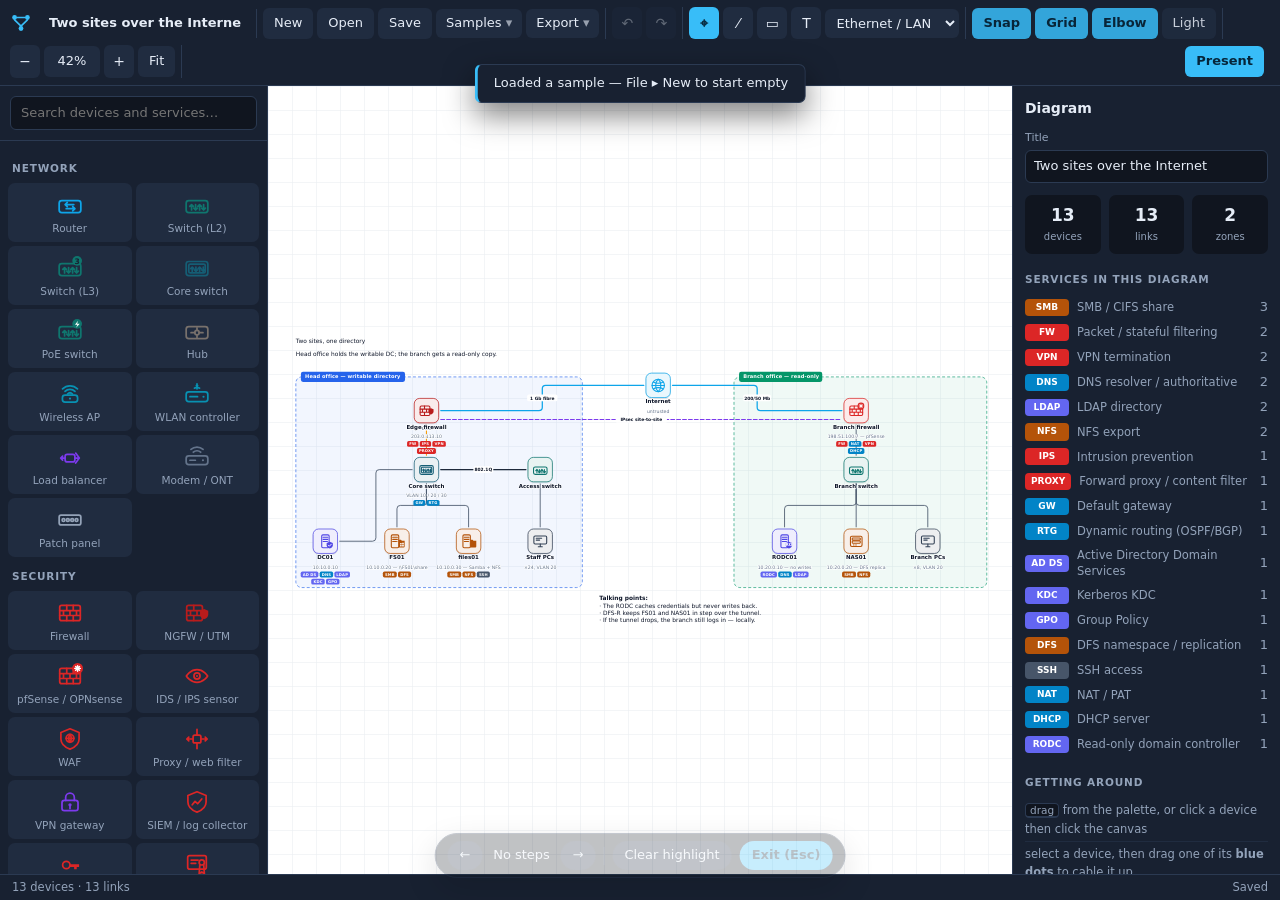
==== index.html @ 516e91b1 "TopologyDrafter: drag-and-drop network topology editor for lecturing Packet Tracer's drawing half wi" ====
<!doctype html>
<html lang="en">
<head>
<meta charset="utf-8">
<meta name="viewport" content="width=device-width, initial-scale=1">
<title>TopologyDrafter</title>
<link rel="stylesheet" href="css/style.css">
<link rel="icon" href="data:image/svg+xml,<svg xmlns='http://www.w3.org/2000/svg' viewBox='0 0 24 24'><rect x='2' y='8' width='20' height='11' rx='3' fill='none' stroke='%230ea5e9' stroke-width='2'/></svg>">
</head>
<body>

<header class="toolbar" id="toolbar">
  <div class="tb-group brand">
    <svg viewBox="0 0 24 24" class="brand-mark" aria-hidden="true">
      <circle cx="5" cy="6" r="2.6"/><circle cx="19" cy="6" r="2.6"/>
      <circle cx="12" cy="18" r="2.6"/>
      <path d="M5 8.6 12 15.4M19 8.6 12 15.4M7.5 6h9"/>
    </svg>
    <input id="doc-title" class="doc-title" value="Untitled topology" spellcheck="false"
           aria-label="Diagram title">
  </div>

  <div class="tb-group">
    <button data-act="new" title="New diagram">New</button>
    <button data-act="open" title="Open a .json topology">Open</button>
    <button data-act="save" title="Save as .json (Ctrl+S)">Save</button>
    <details class="menu"><summary>Samples</summary>
      <div class="menu-body" id="samples-menu"></div>
    </details>
    <details class="menu"><summary>Export</summary>
      <div class="menu-body">
        <button data-act="png2">PNG — 2× (slides)</button>
        <button data-act="png3">PNG — 3× (print)</button>
        <button data-act="pngT">PNG — transparent</button>
        <button data-act="svg">SVG — vector</button>
        <button data-act="copy">Copy image to clipboard</button>
      </div>
    </details>
  </div>

  <div class="tb-group">
    <button data-act="undo" id="btn-undo" title="Undo (Ctrl+Z)" class="icon">↶</button>
    <button data-act="redo" id="btn-redo" title="Redo (Ctrl+Y)" class="icon">↷</button>
  </div>

  <div class="tb-group tools" role="group" aria-label="Tools">
    <button data-tool="select" class="icon on" title="Select and move (V)">⌖</button>
    <button data-tool="link" class="icon" title="Draw links (L)">⁄</button>
    <button data-tool="zone" class="icon" title="Draw a site / zone box (Z)">▭</button>
    <button data-tool="note" class="icon" title="Add text (T)">T</button>
    <select id="link-kind" title="Link type for new cables"></select>
  </div>

  <div class="tb-group">
    <button data-act="snap" id="btn-snap" title="Snap to grid" class="toggle on">Snap</button>
    <button data-act="grid" id="btn-grid" title="Show grid" class="toggle on">Grid</button>
    <button data-act="routing" id="btn-routing" title="Link routing" class="toggle on">Elbow</button>
    <button data-act="theme" id="btn-theme" title="Canvas theme" class="toggle">Light</button>
  </div>

  <div class="tb-group zoom">
    <button data-act="zoom-out" class="icon" title="Zoom out (-)">−</button>
    <button data-act="zoom-reset" id="zoom-level" title="Reset to 100%">100%</button>
    <button data-act="zoom-in" class="icon" title="Zoom in (+)">+</button>
    <button data-act="fit" title="Fit to content (0)">Fit</button>
  </div>

  <div class="tb-group right">
    <button data-act="present" class="primary" title="Presentation mode (P)">Present</button>
  </div>
</header>

<main class="workspace">
  <aside class="rail left" id="palette" aria-label="Device palette"></aside>

  <div class="canvas-wrap">
    <svg id="canvas" xmlns="http://www.w3.org/2000/svg"></svg>
    <div class="canvas-hint" id="placing-hint" hidden></div>
  </div>

  <aside class="rail right" id="inspector" aria-label="Properties"></aside>
</main>

<footer class="statusbar">
  <span id="status-left">Ready</span>
  <span id="status-right"></span>
</footer>

<div class="present-bar" id="present-bar" hidden>
  <button data-act="step-prev" title="Previous step (←)">←</button>
  <span id="step-label">Step 0</span>
  <button data-act="step-next" title="Next step (→)">→</button>
  <span class="sep"></span>
  <button data-act="clear-focus">Clear highlight</button>
  <button data-act="exit-present" class="primary">Exit (Esc)</button>
</div>

<div class="toast" id="toast" hidden></div>

<script type="module" src="js/main.js"></script>
</body>
</html>
---- css/style.css ----
/* App chrome. The canvas styles itself (see js/render.js CANVAS_CSS) so that
   exported SVG carries its own look. */

:root {
  --bg: #10151f;
  --bg-2: #182131;
  --bg-3: #202c40;
  --line: #2b3a52;
  --fg: #e6edf7;
  --fg-dim: #93a3ba;
  --accent: #38bdf8;
  --accent-ink: #06263a;
  --danger: #f87171;
  --radius: 8px;
  --rail: 268px;
  color-scheme: dark;
}

* { box-sizing: border-box; }

html, body {
  height: 100%;
  margin: 0;
  background: var(--bg);
  color: var(--fg);
  font: 13px/1.45 system-ui, -apple-system, "Segoe UI", Roboto, sans-serif;
  overflow: hidden;
}

body { display: flex; flex-direction: column; }

button, input, select, textarea { font: inherit; color: inherit; }

/* --------------------------------------------------------------- toolbar -- */
.toolbar {
  display: flex;
  align-items: center;
  gap: 6px;
  padding: 7px 10px;
  background: var(--bg-2);
  border-bottom: 1px solid var(--line);
  flex-wrap: wrap;
  z-index: 20;
}

.tb-group {
  display: flex;
  align-items: center;
  gap: 4px;
  padding-right: 6px;
  border-right: 1px solid var(--line);
}
.tb-group:last-child { border-right: 0; }
.tb-group.right { margin-left: auto; border-right: 0; }

.brand { gap: 8px; }
.brand-mark {
  width: 22px; height: 22px; flex: none;
  fill: none; stroke: var(--accent); stroke-width: 1.8;
  stroke-linecap: round;
}
.brand-mark circle { fill: var(--accent); stroke: none; }

.doc-title {
  background: transparent;
  border: 1px solid transparent;
  border-radius: 6px;
  padding: 4px 8px;
  width: 210px;
  font-weight: 600;
}
.doc-title:hover { border-color: var(--line); }
.doc-title:focus { outline: none; border-color: var(--accent); background: var(--bg); }

.toolbar button, .toolbar select {
  background: var(--bg-3);
  border: 1px solid transparent;
  border-radius: 6px;
  padding: 5px 10px;
  cursor: pointer;
  white-space: nowrap;
}
.toolbar button:hover, .toolbar select:hover { background: #2a3a55; }
.toolbar button:active { transform: translateY(1px); }
.toolbar button.icon { min-width: 30px; padding: 5px 6px; text-align: center; font-size: 14px; }
.toolbar button.on, .toolbar button.toggle.on {
  background: var(--accent); color: var(--accent-ink); font-weight: 600;
}
.toolbar button.toggle { opacity: .85; }
.toolbar button.primary { background: var(--accent); color: var(--accent-ink); font-weight: 600; }
.toolbar button:disabled { opacity: .35; cursor: default; }
.toolbar select { padding: 5px 6px; }
#zoom-level { min-width: 56px; font-variant-numeric: tabular-nums; }

/* dropdown menus */
.menu { position: relative; }
.menu > summary {
  list-style: none;
  background: var(--bg-3);
  border-radius: 6px;
  padding: 5px 10px;
  cursor: pointer;
  user-select: none;
}
.menu > summary::-webkit-details-marker { display: none; }
.menu > summary::after { content: " ▾"; opacity: .6; }
.menu[open] > summary { background: var(--accent); color: var(--accent-ink); }
.menu-body {
  position: absolute;
  top: calc(100% + 6px);
  left: 0;
  min-width: 230px;
  background: var(--bg-2);
  border: 1px solid var(--line);
  border-radius: var(--radius);
  padding: 6px;
  box-shadow: 0 14px 34px rgba(0, 0, 0, .5);
  z-index: 40;
  display: flex;
  flex-direction: column;
  gap: 2px;
}
.menu-body button {
  background: transparent;
  text-align: left;
  width: 100%;
  border-radius: 5px;
  padding: 7px 9px;
}
.menu-body button:hover { background: var(--bg-3); }
.menu-body small { display: block; color: var(--fg-dim); font-size: 11px; }

/* ------------------------------------------------------------- workspace -- */
.workspace { flex: 1; display: flex; min-height: 0; }

.rail {
  width: var(--rail);
  flex: none;
  background: var(--bg-2);
  display: flex;
  flex-direction: column;
  min-height: 0;
}
.rail.left { border-right: 1px solid var(--line); }
.rail.right { border-left: 1px solid var(--line); overflow-y: auto; }

.canvas-wrap { flex: 1; position: relative; min-width: 0; }
#canvas { position: absolute; inset: 0; width: 100%; height: 100%; touch-action: none; }

.canvas-hint {
  position: absolute;
  left: 50%;
  bottom: 18px;
  transform: translateX(-50%);
  background: var(--accent);
  color: var(--accent-ink);
  padding: 6px 14px;
  border-radius: 999px;
  font-weight: 600;
  pointer-events: none;
  box-shadow: 0 6px 20px rgba(0, 0, 0, .4);
}

/* --------------------------------------------------------------- palette -- */
.palette-search { padding: 10px; border-bottom: 1px solid var(--line); }
.palette-search input {
  width: 100%;
  background: var(--bg);
  border: 1px solid var(--line);
  border-radius: 6px;
  padding: 7px 10px;
}
.palette-search input:focus { outline: none; border-color: var(--accent); }

.palette-list { overflow-y: auto; padding: 8px 8px 20px; flex: 1; }
.palette-group h3 {
  margin: 12px 4px 6px;
  font-size: 10.5px;
  text-transform: uppercase;
  letter-spacing: .08em;
  color: var(--fg-dim);
}
.palette-grid { display: grid; grid-template-columns: 1fr 1fr; gap: 4px; }

.palette-item {
  display: flex;
  flex-direction: column;
  align-items: center;
  gap: 4px;
  background: var(--bg-3);
  border: 1px solid transparent;
  border-radius: 7px;
  padding: 8px 4px 6px;
  cursor: grab;
  text-align: center;
}
.palette-item:hover { border-color: var(--accent); background: #26344c; }
.palette-item.armed { border-color: var(--accent); background: var(--accent); }
.palette-item.armed .pal-label { color: var(--accent-ink); font-weight: 600; }
.palette-item.armed .pal-ico { color: var(--accent-ink) !important; }
.pal-ico { width: 26px; height: 26px; }
.pal-ico .f { fill: currentColor; stroke: none; }
.pal-ico .t { fill: var(--bg-2); stroke: none; font-size: 7px; font-weight: 700; text-anchor: middle; }
.pal-label { font-size: 10.5px; line-height: 1.25; color: var(--fg-dim); }
.palette-empty { color: var(--fg-dim); padding: 16px 8px; }

/* ------------------------------------------------------------- inspector -- */
.panel { padding: 12px 12px 32px; }
.panel h2 {
  margin: 0 0 12px;
  font-size: 14px;
  display: flex;
  align-items: center;
  gap: 8px;
}
.panel h3 {
  margin: 18px 0 8px;
  font-size: 10.5px;
  text-transform: uppercase;
  letter-spacing: .08em;
  color: var(--fg-dim);
  display: flex;
  justify-content: space-between;
  align-items: baseline;
}
.panel h3 small { text-transform: none; letter-spacing: 0; }
.accent-dot { width: 10px; height: 10px; border-radius: 3px; display: inline-block; }

.fld { display: block; margin-bottom: 10px; }
.fld > span {
  display: block;
  font-size: 11px;
  color: var(--fg-dim);
  margin-bottom: 4px;
}
.fld > span em {
  font-style: normal;
  display: inline-block;
  width: 13px; height: 13px;
  line-height: 13px;
  text-align: center;
  border-radius: 50%;
  background: var(--bg-3);
  cursor: help;
  font-size: 10px;
}
.fld input[type=text], .fld input[type=number], .fld input[type=search],
.fld select, .fld textarea {
  width: 100%;
  background: var(--bg);
  border: 1px solid var(--line);
  border-radius: 6px;
  padding: 6px 8px;
}
.fld textarea { resize: vertical; font: inherit; }
.fld input:focus, .fld select:focus, .fld textarea:focus {
  outline: none;
  border-color: var(--accent);
}
.fld input[type=range] { width: 100%; }
.fld input[type=color] { width: 100%; height: 30px; background: var(--bg); border: 1px solid var(--line); border-radius: 6px; }
.fld small { color: var(--fg-dim); font-size: 10.5px; }
.fld.inline { display: flex; align-items: center; gap: 8px; }
.fld.inline > span { margin: 0; }
.grid2 { display: grid; grid-template-columns: 1fr 1fr; gap: 8px; }

.svc-filter {
  width: 100%;
  background: var(--bg);
  border: 1px solid var(--line);
  border-radius: 6px;
  padding: 5px 8px;
  margin-bottom: 8px;
}
.svc-filter:focus { outline: none; border-color: var(--accent); }
.svc-group { margin-bottom: 10px; }
.svc-group h4 {
  margin: 0 0 5px;
  font-size: 10px;
  text-transform: uppercase;
  letter-spacing: .06em;
}
.svc-wrap { display: flex; flex-wrap: wrap; gap: 4px; }
.svc {
  background: var(--bg);
  border: 1px solid var(--line);
  color: var(--fg-dim);
  border-radius: 4px;
  padding: 3px 7px;
  font-size: 10px;
  font-weight: 700;
  letter-spacing: .03em;
  cursor: pointer;
}
.svc:hover { border-color: var(--svc); color: var(--fg); }
.svc.on { background: var(--svc); border-color: var(--svc); color: #fff; }
.svc.partial {
  background: transparent;
  border-color: var(--svc);
  color: var(--svc);
  border-style: dashed;
}

.btn-row { display: flex; flex-wrap: wrap; gap: 6px; margin-top: 14px; }
.btn-row button {
  flex: 1 1 auto;
  background: var(--bg-3);
  border: 1px solid transparent;
  border-radius: 6px;
  padding: 7px 10px;
  cursor: pointer;
}
.btn-row button:hover { background: #2a3a55; }
.btn-row button.danger { color: var(--danger); }
.btn-row button.danger:hover { background: #3a2129; }

.align-grid { display: grid; grid-template-columns: repeat(4, 1fr); gap: 5px; }
.align-grid button {
  background: var(--bg-3);
  border: 0;
  border-radius: 6px;
  padding: 8px 0;
  cursor: pointer;
  font-size: 14px;
}
.align-grid button:hover { background: var(--accent); color: var(--accent-ink); }

.swatches { display: flex; gap: 6px; }
.zone-swatch {
  width: 26px; height: 26px;
  border-radius: 6px;
  border: 2px solid transparent;
  background: var(--zc);
  cursor: pointer;
}
.zone-swatch.on { border-color: var(--fg); }

.stat-row { display: flex; gap: 8px; margin: 12px 0; }
.stat-row div {
  flex: 1;
  background: var(--bg);
  border-radius: 7px;
  padding: 8px;
  text-align: center;
}
.stat-row b { display: block; font-size: 17px; }
.stat-row span { font-size: 10px; color: var(--fg-dim); }

.legend { list-style: none; margin: 0; padding: 0; }
.legend li { display: flex; align-items: center; gap: 8px; padding: 3px 0; }
.chip-swatch {
  font-size: 9px;
  font-weight: 700;
  color: #fff;
  border-radius: 4px;
  padding: 2px 6px;
  min-width: 44px;
  text-align: center;
}
.legend-label { flex: 1; color: var(--fg-dim); font-size: 11.5px; }
.legend-count { color: var(--fg-dim); font-variant-numeric: tabular-nums; }

.endpoints {
  background: var(--bg);
  border-radius: 6px;
  padding: 8px 10px;
  margin: 0 0 12px;
}
.endpoints span { color: var(--fg-dim); margin: 0 4px; }

.hint { color: var(--fg-dim); font-size: 11.5px; line-height: 1.6; }
.hint.keys { list-style: none; padding: 0; margin: 0; }
.hint.keys li { padding: 3px 0; border-bottom: 1px solid var(--bg-3); }
kbd {
  background: var(--bg);
  border: 1px solid var(--line);
  border-bottom-width: 2px;
  border-radius: 4px;
  padding: 0 4px;
  font: inherit;
  font-size: 10.5px;
}

/* ------------------------------------------------------------ status bar -- */
.statusbar {
  display: flex;
  justify-content: space-between;
  padding: 4px 12px;
  background: var(--bg-2);
  border-top: 1px solid var(--line);
  color: var(--fg-dim);
  font-size: 11.5px;
}

/* --------------------------------------------------------------- present -- */
body.presenting .toolbar,
body.presenting .rail,
body.presenting .statusbar { display: none; }

.present-bar {
  position: fixed;
  left: 50%;
  bottom: 22px;
  transform: translateX(-50%);
  display: flex;
  align-items: center;
  gap: 8px;
  background: rgba(16, 21, 31, .92);
  border: 1px solid var(--line);
  border-radius: 999px;
  padding: 7px 12px;
  box-shadow: 0 12px 34px rgba(0, 0, 0, .45);
  z-index: 60;
  opacity: .28;
  transition: opacity .18s;
}
.present-bar:hover { opacity: 1; }
.present-bar button {
  background: var(--bg-3);
  border: 0;
  border-radius: 999px;
  padding: 5px 12px;
  cursor: pointer;
}
.present-bar button.primary { background: var(--accent); color: var(--accent-ink); font-weight: 600; }
.present-bar .sep { width: 1px; height: 18px; background: var(--line); }
#step-label { font-variant-numeric: tabular-nums; min-width: 62px; text-align: center; }

/* ----------------------------------------------------------------- toast -- */
.toast {
  position: fixed;
  left: 50%;
  top: 64px;
  transform: translateX(-50%);
  background: var(--bg-2);
  border: 1px solid var(--line);
  border-left: 3px solid var(--accent);
  border-radius: 7px;
  padding: 9px 16px;
  box-shadow: 0 12px 30px rgba(0, 0, 0, .5);
  z-index: 80;
}
.toast.error { border-left-color: var(--danger); }

@media (max-width: 1100px) {
  :root { --rail: 220px; }
}
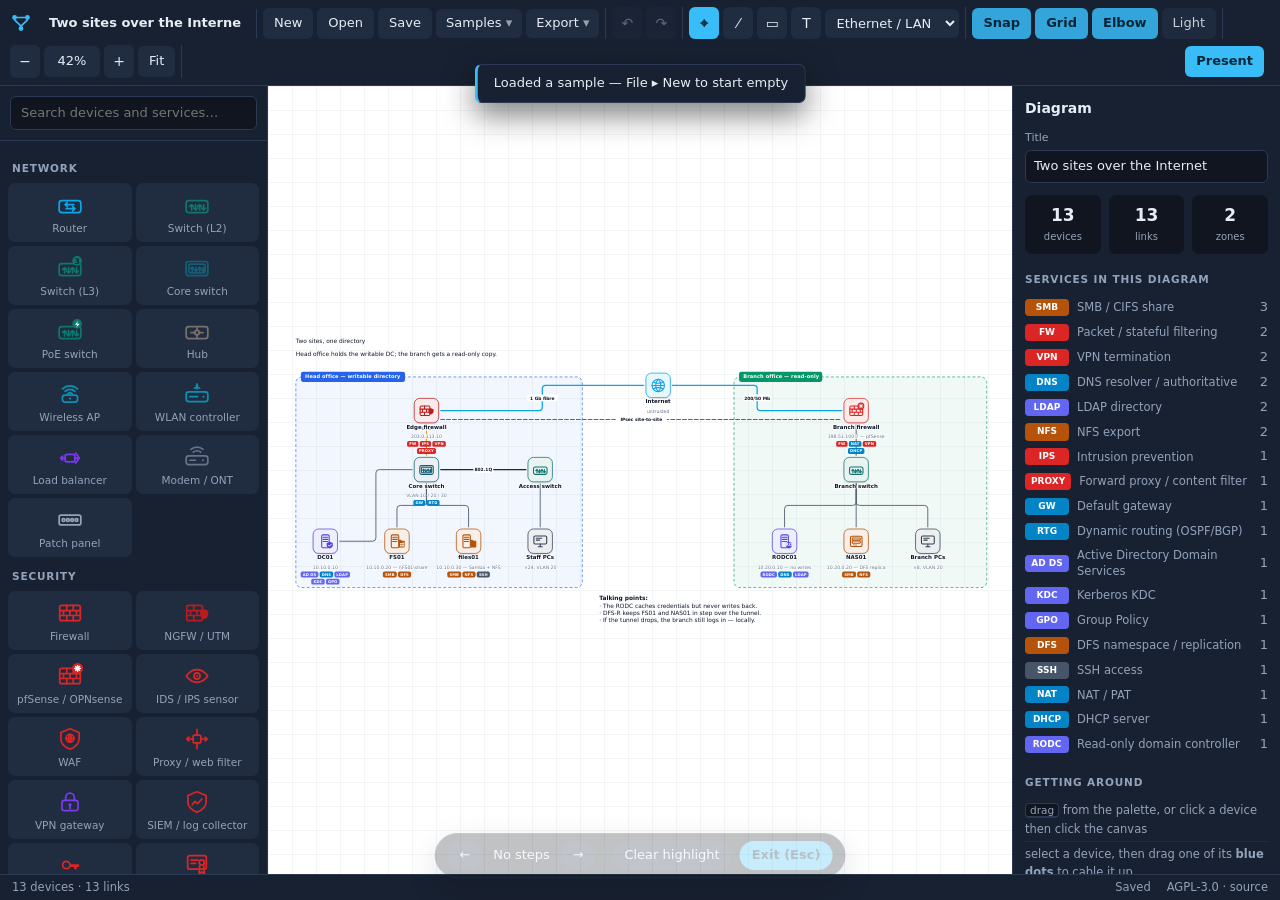
==== commit 50acac7d: "License under AGPL-3.0-or-later Full licence text in LICENSE, an SPDX header and copyright line in e" ====
--- a/index.html
+++ b/index.html
@@ -1,4 +1,5 @@
 <!doctype html>
+<!-- TopologyDrafter — Copyright (C) 2026 Jasmin Redžepagić. AGPL-3.0-or-later; source: https://github.com/rjasmin-alg/topologydrafter -->
 <html lang="en">
 <head>
 <meta charset="utf-8">
@@ -84,6 +85,7 @@
 <footer class="statusbar">
   <span id="status-left">Ready</span>
   <span id="status-right"></span>
+  <a class="status-src" href="https://github.com/rjasmin-alg/topologydrafter" target="_blank" rel="noopener">AGPL-3.0 · source</a>
 </footer>
 
 <div class="present-bar" id="present-bar" hidden>
--- a/css/style.css
+++ b/css/style.css
@@ -1,3 +1,6 @@
+/* SPDX-License-Identifier: AGPL-3.0-or-later
+   Copyright (C) 2026 Jasmin Redžepagić */
+
 /* App chrome. The canvas styles itself (see js/render.js CANVAS_CSS) so that
    exported SVG carries its own look. */
 
@@ -391,6 +394,9 @@
   color: var(--fg-dim);
   font-size: 11.5px;
 }
+#status-right { margin-left: auto; }
+.status-src { color: inherit; text-decoration: none; margin-left: 16px; }
+.status-src:hover { text-decoration: underline; }
 
 /* --------------------------------------------------------------- present -- */
 body.presenting .toolbar,
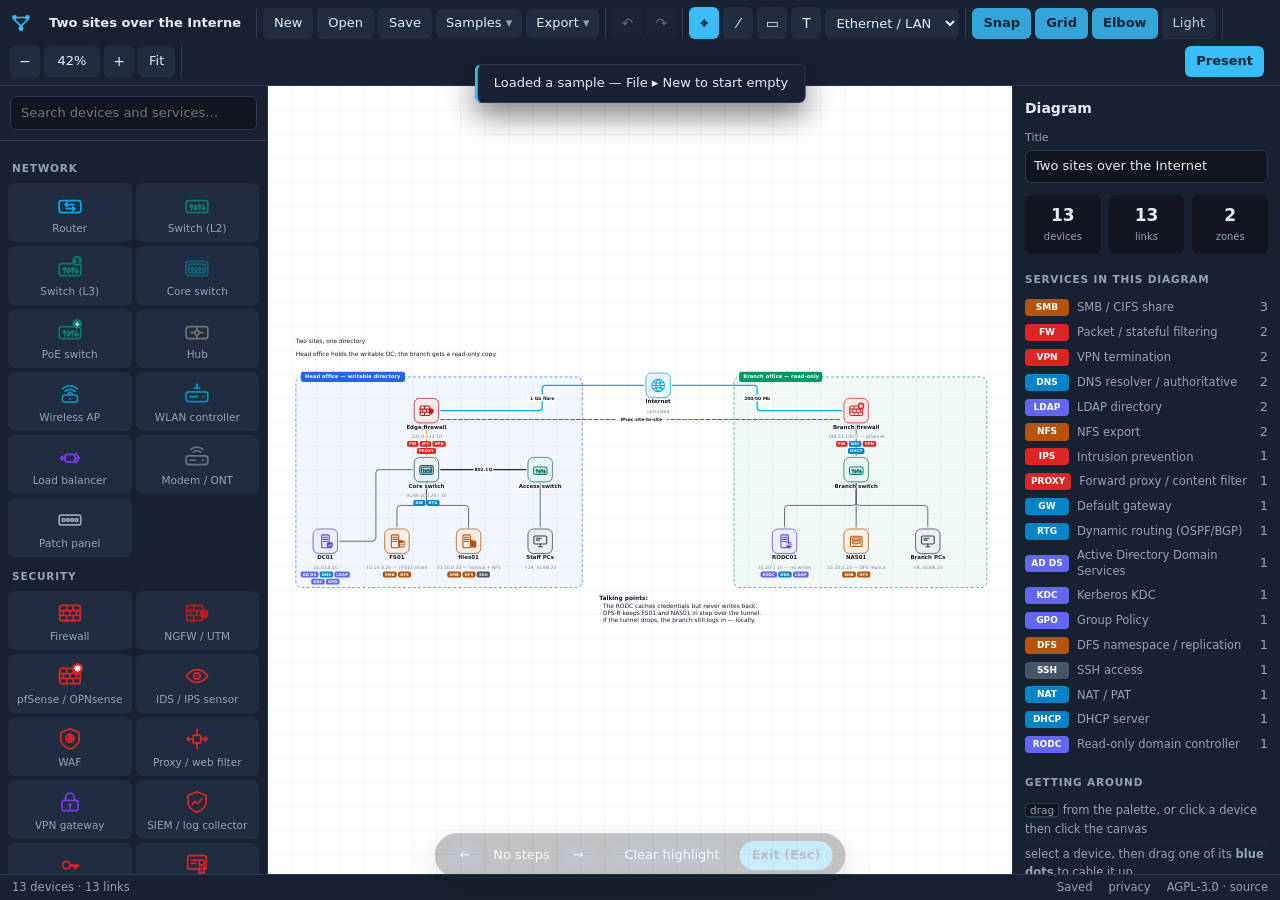
==== commit 22780f6b: "Add a privacy note and link it from the status bar privacy.html says what the app keeps in localStor" ====
--- a/index.html
+++ b/index.html
@@ -85,6 +85,7 @@
 <footer class="statusbar">
   <span id="status-left">Ready</span>
   <span id="status-right"></span>
+  <a class="status-src" href="privacy.html" target="_blank">privacy</a>
   <a class="status-src" href="https://github.com/rjasmin-alg/topologydrafter" target="_blank" rel="noopener">AGPL-3.0 · source</a>
 </footer>
 
